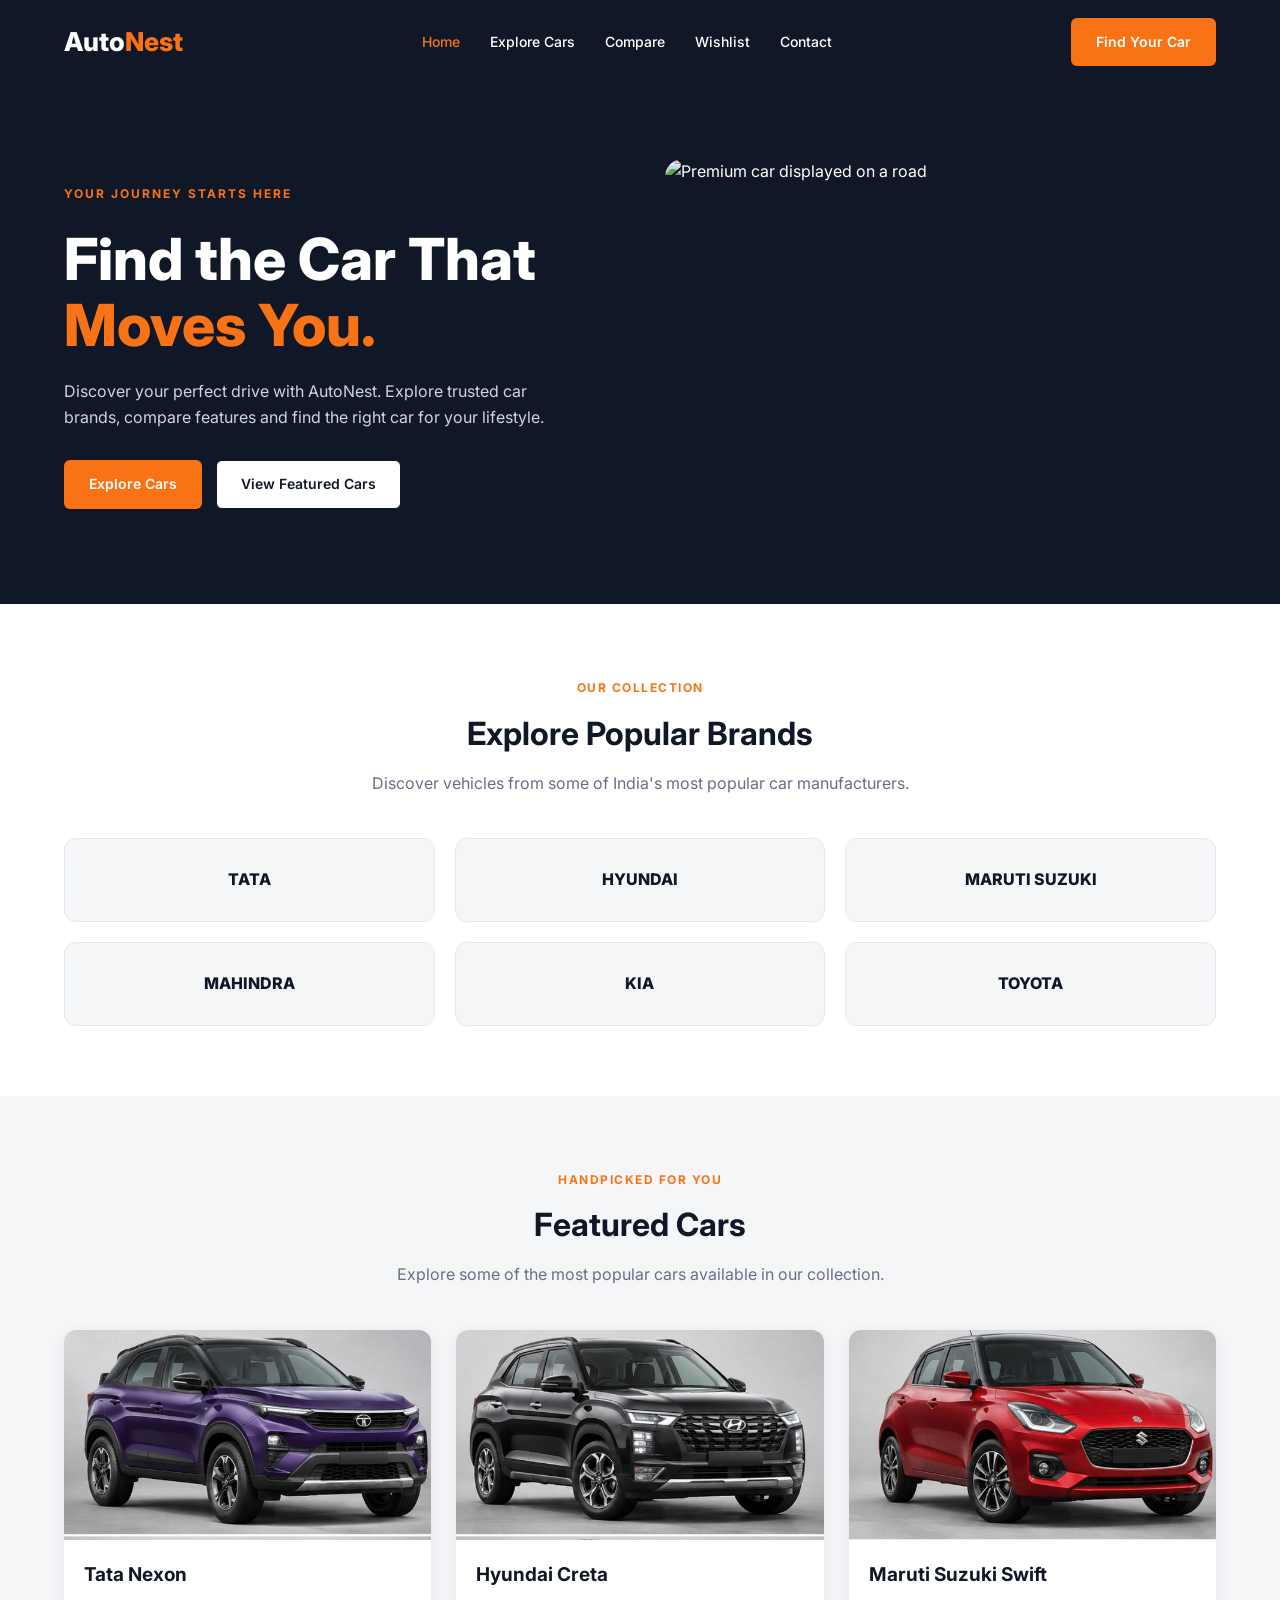
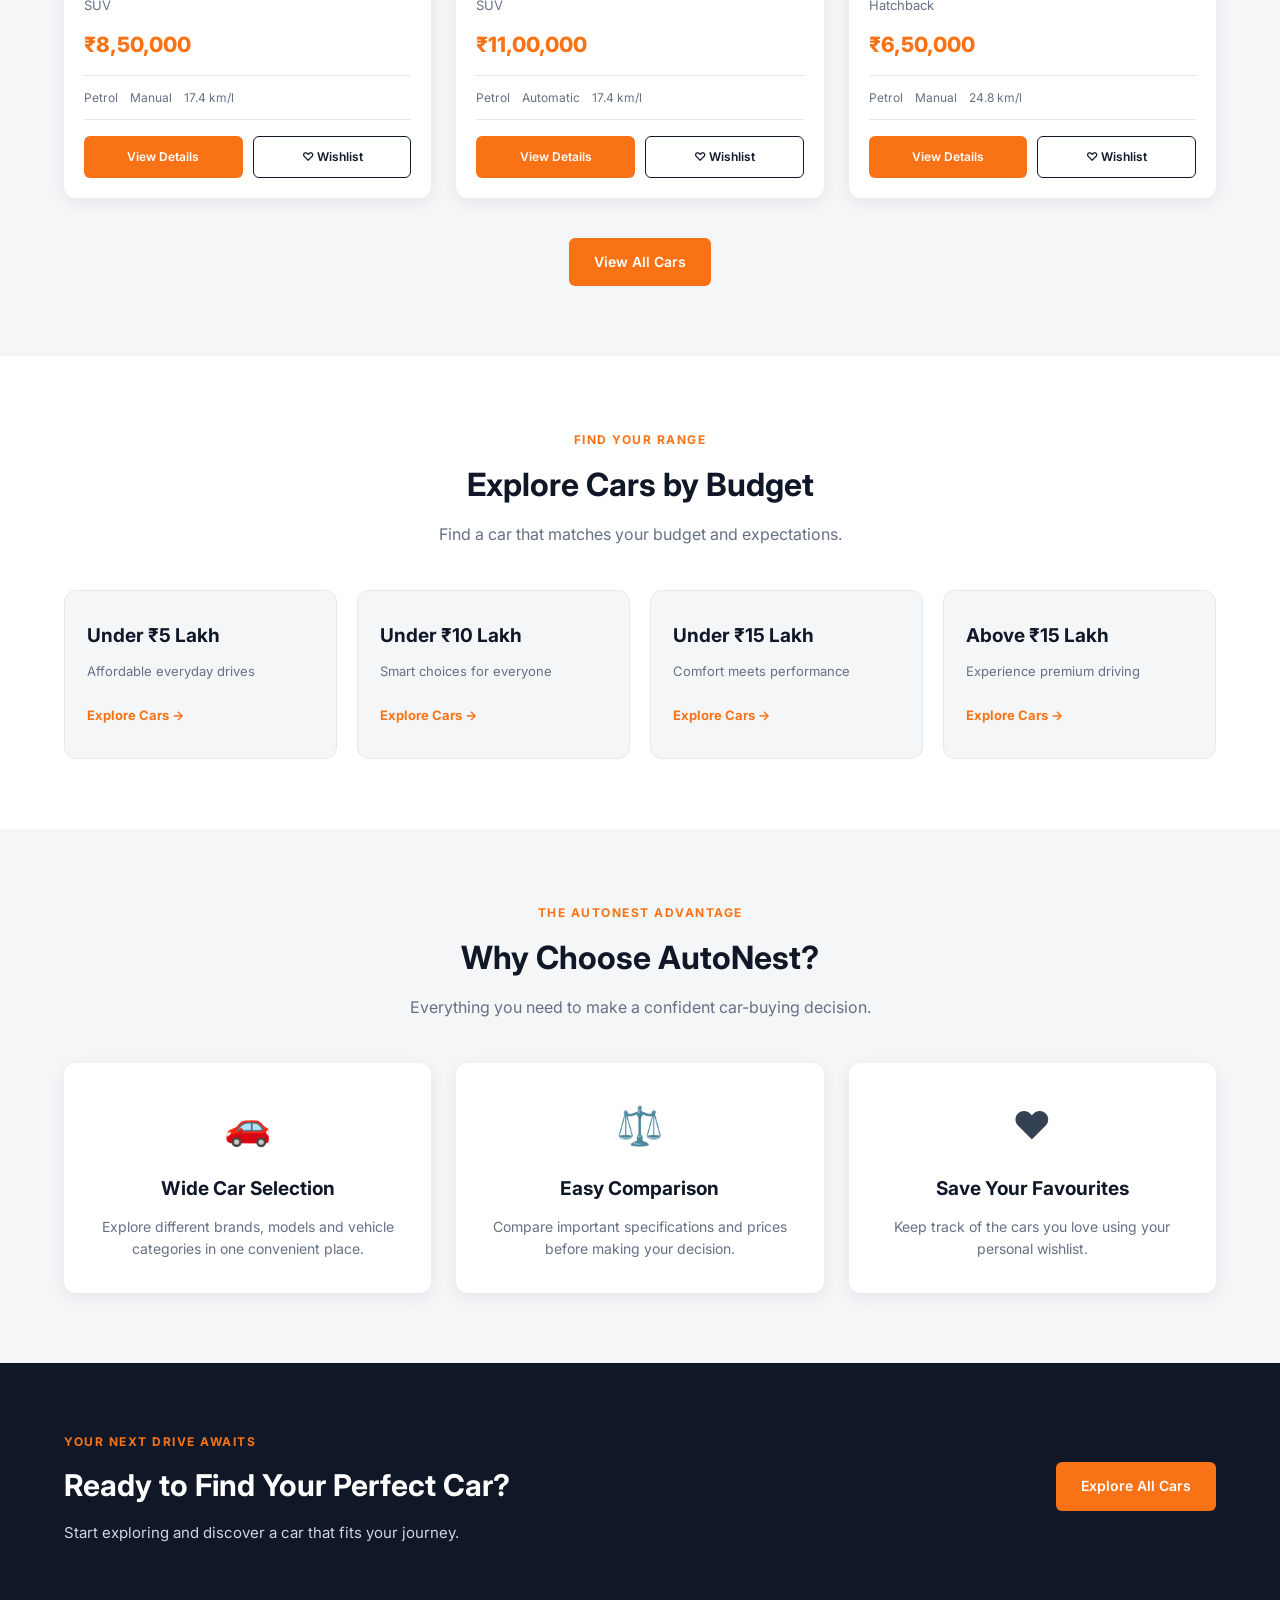
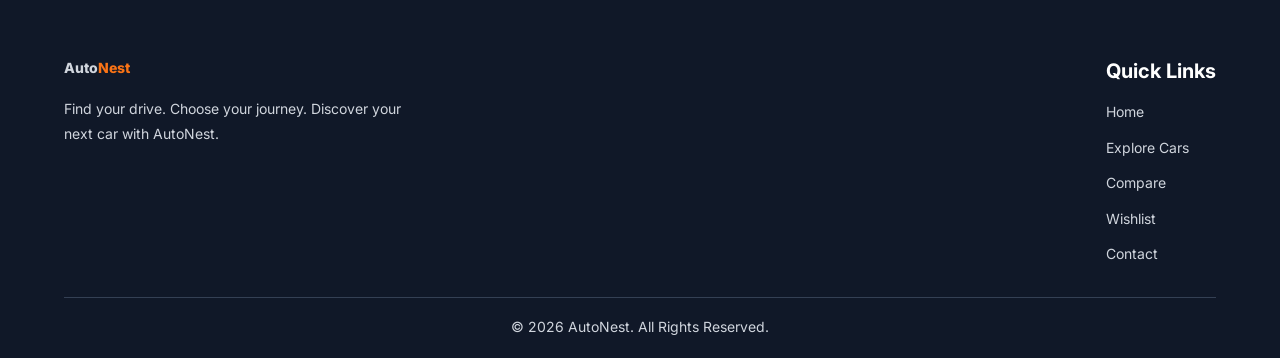
==== index.html @ 926b3a5c "Build AutoNest home page and shared components" ====
<!DOCTYPE html>
<html lang="en">

<head>
    <meta charset="UTF-8">
    <meta name="viewport" content="width=device-width, initial-scale=1.0">

    <title>AutoNest | Find Your Perfect Car</title>

    <meta name="description"
        content="Discover, explore and compare cars with AutoNest. Find your perfect car at the right price.">

    <!-- Google Fonts -->
    <link rel="preconnect" href="https://fonts.googleapis.com">
    <link rel="preconnect" href="https://fonts.gstatic.com" crossorigin>
    <link href="https://fonts.googleapis.com/css2?family=Inter:wght@400;500;600;700;800&display=swap"
        rel="stylesheet">

    <!-- Common CSS -->
    <link rel="stylesheet" href="css/style.css">

    <!-- Home Page CSS -->
    <link rel="stylesheet" href="css/home.css">
</head>

<body>

    <!-- ================= NAVBAR ================= -->

    <header class="navbar">
        <div class="navbar-container">

            <a href="index.html" class="logo">
                Auto<span>Nest</span>
            </a>

            <nav>
                <ul class="nav-links">
                    <li><a href="index.html" class="active">Home</a></li>
                    <li><a href="pages/cars.html">Explore Cars</a></li>
                    <li><a href="pages/compare.html">Compare</a></li>
                    <li><a href="pages/wishlist.html">Wishlist</a></li>
                    <li><a href="pages/contact.html">Contact</a></li>
                </ul>
            </nav>

            <a href="pages/cars.html" class="btn btn-primary">
                Find Your Car
            </a>

        </div>
    </header>


    <main>

        <!-- ================= HERO SECTION ================= -->

        <section class="hero">

            <div class="container hero-container">

                <div class="hero-content">

                    <span class="hero-label">
                        YOUR JOURNEY STARTS HERE
                    </span>

                    <h1>
                        Find the Car That
                        <span>Moves You.</span>
                    </h1>

                    <p>
                        Discover your perfect drive with AutoNest.
                        Explore trusted car brands, compare features
                        and find the right car for your lifestyle.
                    </p>

                    <div class="hero-buttons">

                        <a href="pages/cars.html" class="btn btn-primary">
                            Explore Cars
                        </a>

                        <a href="#featured" class="btn btn-secondary">
                            View Featured Cars
                        </a>

                    </div>

                </div>

                <div class="hero-image">

                    <img
                        src="https://images.unsplash.com/photo-1492144534655-ae79c964c9d7?auto=format&fit=crop&w=1200&q=85"
                        alt="Premium car displayed on a road">

                </div>

            </div>

        </section>


        <!-- ================= POPULAR BRANDS ================= -->

        <section class="section brands-section">

            <div class="container">

                <div class="section-heading">
                    <span class="section-tag">OUR COLLECTION</span>
                    <h2 class="section-title">Explore Popular Brands</h2>
                    <p class="section-description">
                        Discover vehicles from some of India's most popular car manufacturers.
                    </p>
                </div>

                <div class="brands-grid">

                    <a href="pages/cars.html?brand=Tata" class="brand-card">
                        <span>TATA</span>
                    </a>

                    <a href="pages/cars.html?brand=Hyundai" class="brand-card">
                        <span>HYUNDAI</span>
                    </a>

                    <a href="pages/cars.html?brand=Maruti%20Suzuki" class="brand-card">
                        <span>MARUTI SUZUKI</span>
                    </a>

                    <a href="pages/cars.html?brand=Mahindra" class="brand-card">
                        <span>MAHINDRA</span>
                    </a>

                    <a href="pages/cars.html?brand=Kia" class="brand-card">
                        <span>KIA</span>
                    </a>

                    <a href="pages/cars.html?brand=Toyota" class="brand-card">
                        <span>TOYOTA</span>
                    </a>

                </div>

            </div>

        </section>


        <!-- ================= FEATURED CARS ================= -->

        <section class="section featured-section" id="featured">

            <div class="container">

                <div class="section-heading">
                    <span class="section-tag">HANDPICKED FOR YOU</span>
                    <h2 class="section-title">Featured Cars</h2>
                    <p class="section-description">
                        Explore some of the most popular cars available in our collection.
                    </p>
                </div>

                <div class="cars-grid" id="featuredCars">

                    <!-- Featured car cards will be generated using JavaScript -->

                </div>

                <div class="section-action">
                    <a href="pages/cars.html" class="btn btn-primary">
                        View All Cars
                    </a>
                </div>

            </div>

        </section>


        <!-- ================= EXPLORE BY BUDGET ================= -->

        <section class="section budget-section">

            <div class="container">

                <div class="section-heading">
                    <span class="section-tag">FIND YOUR RANGE</span>
                    <h2 class="section-title">Explore Cars by Budget</h2>
                    <p class="section-description">
                        Find a car that matches your budget and expectations.
                    </p>
                </div>

                <div class="budget-grid">

                    <a href="pages/cars.html?maxPrice=500000" class="budget-card">
                        <h3>Under ₹5 Lakh</h3>
                        <p>Affordable everyday drives</p>
                        <span>Explore Cars →</span>
                    </a>

                    <a href="pages/cars.html?maxPrice=1000000" class="budget-card">
                        <h3>Under ₹10 Lakh</h3>
                        <p>Smart choices for everyone</p>
                        <span>Explore Cars →</span>
                    </a>

                    <a href="pages/cars.html?maxPrice=1500000" class="budget-card">
                        <h3>Under ₹15 Lakh</h3>
                        <p>Comfort meets performance</p>
                        <span>Explore Cars →</span>
                    </a>

                    <a href="pages/cars.html?minPrice=1500000" class="budget-card">
                        <h3>Above ₹15 Lakh</h3>
                        <p>Experience premium driving</p>
                        <span>Explore Cars →</span>
                    </a>

                </div>

            </div>

        </section>


        <!-- ================= WHY CHOOSE US ================= -->

        <section class="section why-section">

            <div class="container">

                <div class="section-heading">
                    <span class="section-tag">THE AUTONEST ADVANTAGE</span>
                    <h2 class="section-title">Why Choose AutoNest?</h2>
                    <p class="section-description">
                        Everything you need to make a confident car-buying decision.
                    </p>
                </div>

                <div class="features-grid">

                    <div class="feature-card">
                        <div class="feature-icon">🚗</div>
                        <h3>Wide Car Selection</h3>
                        <p>
                            Explore different brands, models and vehicle categories
                            in one convenient place.
                        </p>
                    </div>

                    <div class="feature-card">
                        <div class="feature-icon">⚖️</div>
                        <h3>Easy Comparison</h3>
                        <p>
                            Compare important specifications and prices
                            before making your decision.
                        </p>
                    </div>

                    <div class="feature-card">
                        <div class="feature-icon">❤️</div>
                        <h3>Save Your Favourites</h3>
                        <p>
                            Keep track of the cars you love using
                            your personal wishlist.
                        </p>
                    </div>

                </div>

            </div>

        </section>


        <!-- ================= CALL TO ACTION ================= -->

        <section class="cta-section">

            <div class="container cta-container">

                <div>
                    <span class="section-tag">YOUR NEXT DRIVE AWAITS</span>

                    <h2>Ready to Find Your Perfect Car?</h2>

                    <p>
                        Start exploring and discover a car that fits your journey.
                    </p>
                </div>

                <a href="pages/cars.html" class="btn btn-primary">
                    Explore All Cars
                </a>

            </div>

        </section>

    </main>


    <!-- ================= FOOTER ================= -->

    <footer class="footer">

        <div class="footer-container">

            <div class="footer-brand">

                <a href="index.html" class="logo">
                    Auto<span>Nest</span>
                </a>

                <p>
                    Find your drive. Choose your journey.
                    Discover your next car with AutoNest.
                </p>

            </div>

            <div class="footer-links">

                <h3>Quick Links</h3>

                <ul>
                    <li><a href="index.html">Home</a></li>
                    <li><a href="pages/cars.html">Explore Cars</a></li>
                    <li><a href="pages/compare.html">Compare</a></li>
                    <li><a href="pages/wishlist.html">Wishlist</a></li>
                    <li><a href="pages/contact.html">Contact</a></li>
                </ul>

            </div>

        </div>

        <div class="footer-bottom">
            <p>
                © 2026 AutoNest. All Rights Reserved.
            </p>
        </div>

    </footer>


    <!-- ================= JAVASCRIPT ================= -->

    <script src="js/data.js"></script>
    <script src="js/main.js"></script>

</body>

</html>
---- css/style.css ----
/* ========================================
   AUTONEST - GLOBAL DESIGN SYSTEM
   ======================================== */

/* 1. CSS VARIABLES */
:root {
    --primary: #101828;
    --accent: #F97316;
    --white: #FFFFFF;
    --background: #F5F6F8;
    --text: #344054;
    --success: #16A34A;
    --border: #E4E7EC;
    --muted: #667085;

    --font-primary: 'Inter', sans-serif;

    --container-width: 1200px;

    --radius-sm: 6px;
    --radius-md: 12px;
    --radius-lg: 18px;

    --shadow: 0 4px 16px rgba(16, 24, 40, 0.08);
    --transition: 0.3s ease;
}

/* 2. GOOGLE FONT */
@import url('https://fonts.googleapis.com/css2?family=Inter:wght@400;500;600;700;800&display=swap');

/* 3. RESET */
* {
    margin: 0;
    padding: 0;
    box-sizing: border-box;
}

html {
    scroll-behavior: smooth;
}

body {
    font-family: var(--font-primary);
    background: var(--background);
    color: var(--text);
    line-height: 1.6;
}

img {
    max-width: 100%;
    display: block;
}

a {
    text-decoration: none;
    color: inherit;
}

button,
input,
select,
textarea {
    font: inherit;
}

button {
    cursor: pointer;
}

ul {
    list-style: none;
}

/* 4. COMMON CONTAINER */
.container {
    width: 90%;
    max-width: var(--container-width);
    margin: 0 auto;
}

/* 5. COMMON SECTION */
.section {
    padding: 70px 0;
}

.section-title {
    color: var(--primary);
    font-size: 32px;
    font-weight: 700;
    margin-bottom: 12px;
}

.section-description {
    color: var(--muted);
    font-size: 16px;
    margin-bottom: 32px;
}

/* 6. NAVBAR */
.navbar {
    background: var(--primary);
    color: var(--white);
    padding: 18px 0;
}

.navbar-container {
    width: 90%;
    max-width: var(--container-width);
    margin: 0 auto;

    display: flex;
    align-items: center;
    justify-content: space-between;
    gap: 24px;
}

.logo {
    color: var(--white);
    font-size: 26px;
    font-weight: 800;
}

.logo span {
    color: var(--accent);
}

.nav-links {
    display: flex;
    align-items: center;
    gap: 30px;
}

.nav-links a {
    color: var(--white);
    font-size: 14px;
    font-weight: 500;
    transition: var(--transition);
}

.nav-links a:hover,
.nav-links a.active {
    color: var(--accent);
}

/* 7. COMMON BUTTONS */
.btn {
    display: inline-flex;
    justify-content: center;
    align-items: center;
    gap: 8px;

    padding: 12px 24px;
    border: 1px solid transparent;
    border-radius: var(--radius-sm);

    font-size: 14px;
    font-weight: 600;

    transition: var(--transition);
}

.btn-primary {
    background: var(--accent);
    color: var(--white);
}

.btn-primary:hover {
    background: #EA580C;
    transform: translateY(-2px);
}

.btn-secondary {
    background: var(--white);
    color: var(--primary);
    border-color: var(--primary);
}

.btn-secondary:hover {
    background: var(--primary);
    color: var(--white);
}

/* 8. COMMON CARDS */
.card {
    background: var(--white);
    border-radius: var(--radius-md);
    box-shadow: var(--shadow);
    overflow: hidden;
    transition: var(--transition);
}

.card:hover {
    transform: translateY(-5px);
    box-shadow: 0 8px 24px rgba(16, 24, 40, 0.12);
}

/* 9. COMMON INPUTS */
.form-control {
    width: 100%;
    padding: 13px 15px;

    border: 1px solid var(--border);
    border-radius: var(--radius-sm);

    background: var(--white);
    color: var(--primary);
    outline: none;
}

.form-control:focus {
    border-color: var(--accent);
    box-shadow: 0 0 0 3px rgba(249, 115, 22, 0.12);
}

/* 10. FOOTER */
.footer {
    background: var(--primary);
    color: var(--white);
    padding: 45px 0 20px;
}

.footer-container {
    width: 90%;
    max-width: var(--container-width);
    margin: 0 auto;

    display: flex;
    justify-content: space-between;
    flex-wrap: wrap;
    gap: 30px;
}

.footer h3 {
    font-size: 20px;
    margin-bottom: 12px;
}

.footer p,
.footer a {
    color: #D0D5DD;
    font-size: 14px;
}

.footer a:hover {
    color: var(--accent);
}

.footer-bottom {
    width: 90%;
    max-width: var(--container-width);
    margin: 30px auto 0;
    padding-top: 18px;

    border-top: 1px solid #344054;
    text-align: center;
    color: #D0D5DD;
    font-size: 13px;
}

/* 11. RESPONSIVE DESIGN */
@media (max-width: 768px) {
    .section {
        padding: 45px 0;
    }

    .section-title {
        font-size: 26px;
    }

    .navbar-container {
        flex-direction: column;
    }

    .nav-links {
        justify-content: center;
        flex-wrap: wrap;
        gap: 15px;
    }

    .footer-container {
        flex-direction: column;
    }
}

@media (max-width: 480px) {
    .container {
        width: 92%;
    }

    .section-title {
        font-size: 23px;
    }

    .btn {
        padding: 10px 18px;
    }

    .logo {
        font-size: 23px;
    }
}
---- css/home.css ----
/* ========================================
   AUTONEST - HOME PAGE STYLES
   ======================================== */

/* 1. SECTION HEADING */

.section-heading {
    text-align: center;
    margin-bottom: 42px;
}

.section-tag {
    display: inline-block;
    color: var(--accent);
    font-size: 12px;
    font-weight: 700;
    letter-spacing: 1.5px;
    margin-bottom: 10px;
}


/* 2. HERO SECTION */

.hero {
    background: var(--primary);
    color: var(--white);
    padding: 75px 0;
    overflow: hidden;
}

.hero-container {
    display: grid;
    grid-template-columns: 1fr 1fr;
    align-items: center;
    gap: 50px;
}

.hero-label {
    color: var(--accent);
    font-size: 12px;
    font-weight: 700;
    letter-spacing: 2px;
}

.hero-content h1 {
    font-size: clamp(38px, 5vw, 58px);
    line-height: 1.15;
    font-weight: 800;
    margin: 20px 0;
}

.hero-content h1 span {
    color: var(--accent);
}

.hero-content p {
    color: #D0D5DD;
    font-size: 16px;
    max-width: 500px;
    margin-bottom: 30px;
}

.hero-buttons {
    display: flex;
    flex-wrap: wrap;
    gap: 14px;
}

.hero-image img {
    width: 100%;
    height: 370px;
    object-fit: cover;
    border-radius: var(--radius-lg);
}


/* 3. POPULAR BRANDS */

.brands-section {
    background: var(--white);
}

.brands-grid {
    display: grid;
    grid-template-columns: repeat(3, 1fr);
    gap: 20px;
}

.brand-card {
    background: var(--background);
    border: 1px solid var(--border);
    border-radius: var(--radius-md);
    padding: 28px 15px;
    text-align: center;
    font-size: 16px;
    font-weight: 800;
    color: var(--primary);
    transition: var(--transition);
}

.brand-card:hover {
    background: var(--primary);
    color: var(--white);
    transform: translateY(-5px);
}


/* 4. FEATURED CARS */

.featured-section {
    background: var(--background);
}

.cars-grid {
    display: grid;
    grid-template-columns: repeat(3, 1fr);
    gap: 25px;
}

.car-card {
    background: var(--white);
    border-radius: var(--radius-md);
    overflow: hidden;
    box-shadow: var(--shadow);
    transition: var(--transition);
}

.car-card:hover {
    transform: translateY(-6px);
}

.car-card-image {
    height: 210px;
    position: relative;
    overflow: hidden;
}

.car-card-image img {
    width: 100%;
    height: 100%;
    object-fit: cover;
    transition: var(--transition);
}

.car-card:hover .car-card-image img {
    transform: scale(1.05);
}

.car-card-content {
    padding: 20px;
}

.car-card-content h3 {
    color: var(--primary);
    font-size: 19px;
    margin-bottom: 5px;
}

.car-brand {
    color: var(--muted);
    font-size: 13px;
    margin-bottom: 12px;
}

.car-price {
    color: var(--accent);
    font-size: 21px;
    font-weight: 800;
    margin-bottom: 14px;
}

.car-specs {
    display: flex;
    flex-wrap: wrap;
    gap: 12px;
    padding: 12px 0;
    border-top: 1px solid var(--border);
    border-bottom: 1px solid var(--border);
    color: var(--muted);
    font-size: 12px;
}

.car-card-actions {
    display: flex;
    gap: 10px;
    margin-top: 16px;
}

.car-card-actions .btn {
    flex: 1;
    padding: 10px;
    font-size: 12px;
}

.section-action {
    text-align: center;
    margin-top: 40px;
}


/* 5. BUDGET SECTION */

.budget-section {
    background: var(--white);
}

.budget-grid {
    display: grid;
    grid-template-columns: repeat(4, 1fr);
    gap: 20px;
}

.budget-card {
    padding: 30px 22px;
    background: var(--background);
    border: 1px solid var(--border);
    border-radius: var(--radius-md);
    transition: var(--transition);
}

.budget-card:hover {
    background: var(--primary);
    transform: translateY(-5px);
}

.budget-card h3 {
    color: var(--primary);
    font-size: 19px;
    margin-bottom: 10px;
}

.budget-card p {
    color: var(--muted);
    font-size: 13px;
    margin-bottom: 20px;
}

.budget-card span {
    color: var(--accent);
    font-size: 13px;
    font-weight: 700;
}

.budget-card:hover h3,
.budget-card:hover p {
    color: var(--white);
}


/* 6. WHY CHOOSE AUTONEST */

.why-section {
    background: var(--background);
}

.features-grid {
    display: grid;
    grid-template-columns: repeat(3, 1fr);
    gap: 25px;
}

.feature-card {
    background: var(--white);
    padding: 32px 25px;
    border-radius: var(--radius-md);
    box-shadow: var(--shadow);
    text-align: center;
    transition: var(--transition);
}

.feature-card:hover {
    transform: translateY(-5px);
}

.feature-icon {
    font-size: 38px;
    margin-bottom: 18px;
}

.feature-card h3 {
    color: var(--primary);
    font-size: 19px;
    margin-bottom: 12px;
}

.feature-card p {
    color: var(--muted);
    font-size: 14px;
}


/* 7. CALL TO ACTION */

.cta-section {
    background: var(--primary);
    padding: 65px 0;
    color: var(--white);
}

.cta-container {
    display: flex;
    justify-content: space-between;
    align-items: center;
    gap: 30px;
}

.cta-container h2 {
    font-size: 30px;
    margin-bottom: 12px;
}

.cta-container p {
    color: #D0D5DD;
    font-size: 15px;
}


/* 8. FOOTER */

.footer-brand {
    max-width: 350px;
}

.footer-brand p {
    margin-top: 15px;
    line-height: 1.8;
}

.footer-links h3 {
    color: var(--white);
}

.footer-links ul {
    display: grid;
    gap: 10px;
}


/* 9. RESPONSIVE DESIGN */

@media (max-width: 992px) {

    .hero-container {
        grid-template-columns: 1fr;
        gap: 35px;
    }

    .hero-image img {
        height: 320px;
    }

    .budget-grid {
        grid-template-columns: repeat(2, 1fr);
    }

    .cars-grid {
        grid-template-columns: repeat(2, 1fr);
    }

}

@media (max-width: 768px) {

    .hero {
        padding: 55px 0;
    }

    .brands-grid {
        grid-template-columns: repeat(2, 1fr);
    }

    .features-grid {
        grid-template-columns: 1fr;
    }

    .cta-container {
        flex-direction: column;
        align-items: flex-start;
    }

}

@media (max-width: 520px) {

    .hero-content h1 {
        font-size: 38px;
    }

    .hero-image img {
        height: 230px;
    }

    .cars-grid {
        grid-template-columns: 1fr;
    }

    .budget-grid {
        grid-template-columns: 1fr;
    }

    .hero-buttons {
        flex-direction: column;
    }

    .hero-buttons .btn {
        width: 100%;
    }

    .car-card-actions {
        flex-direction: column;
    }

}
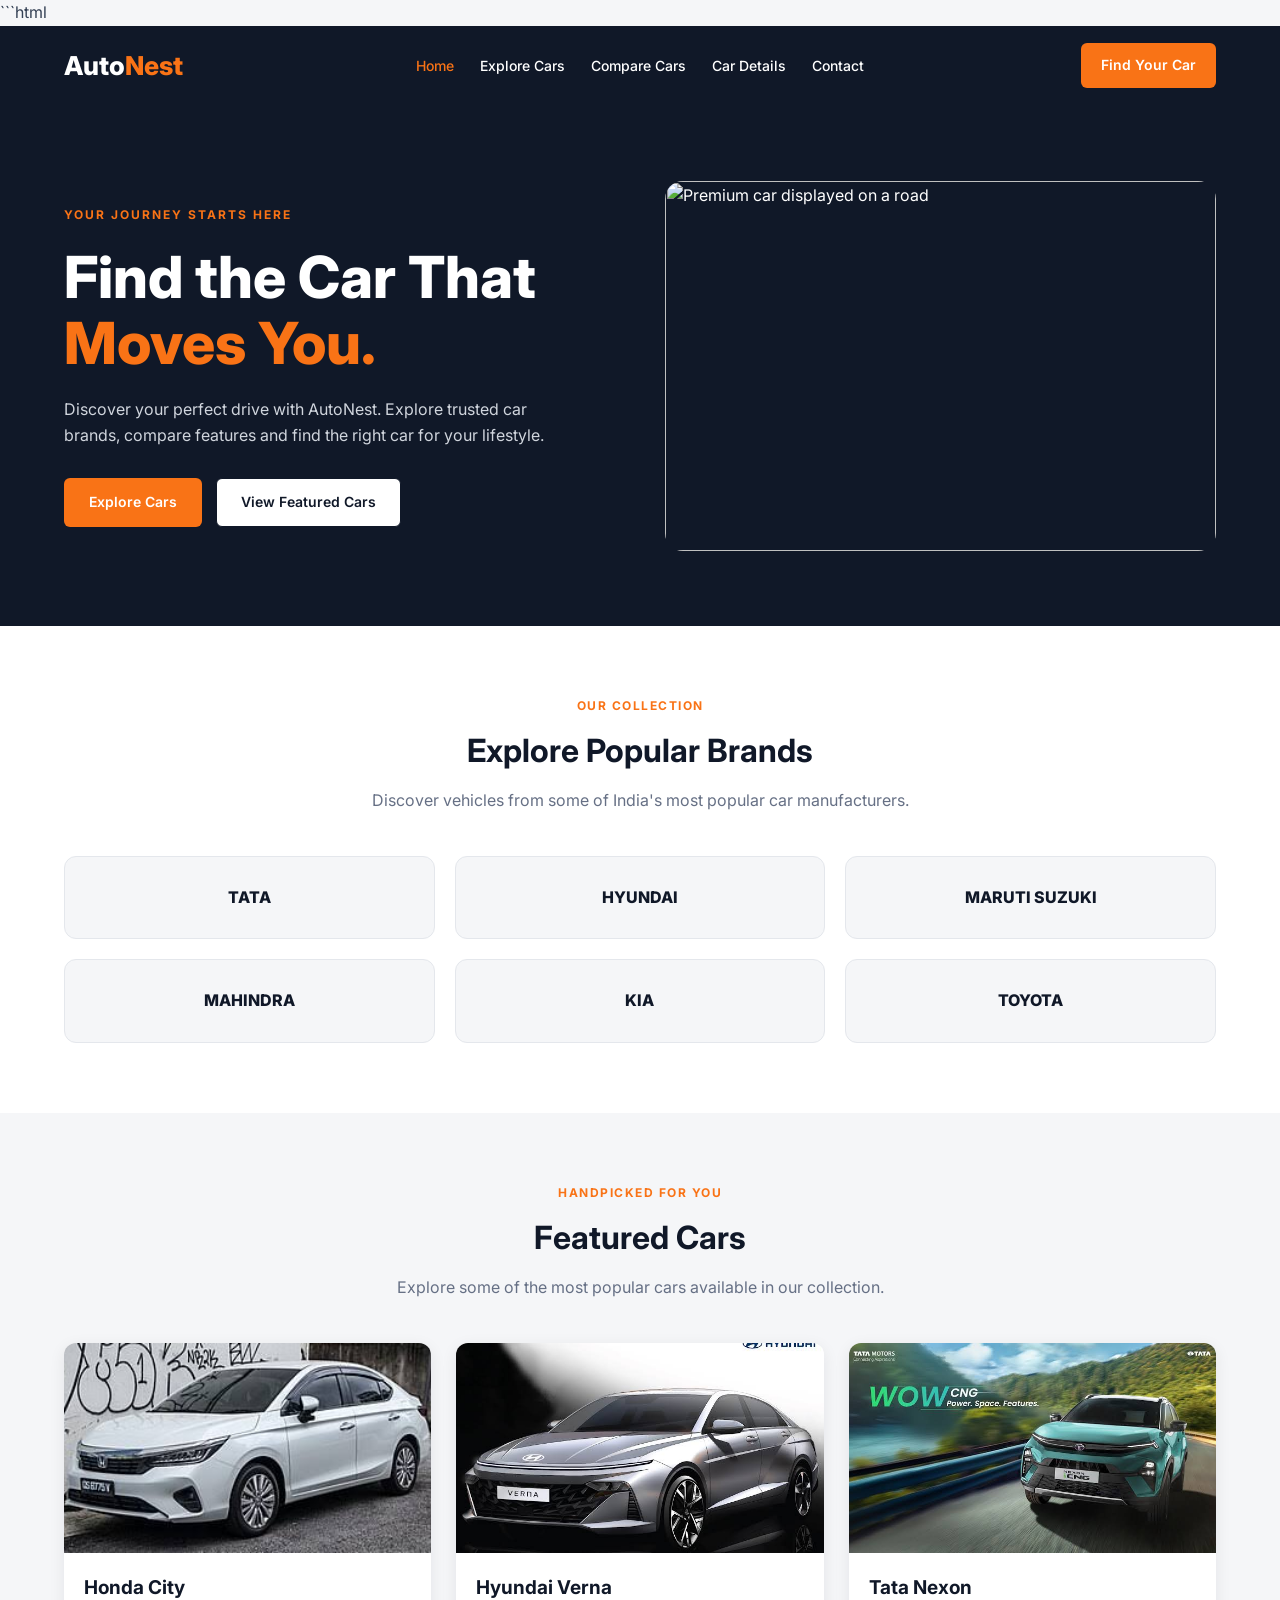
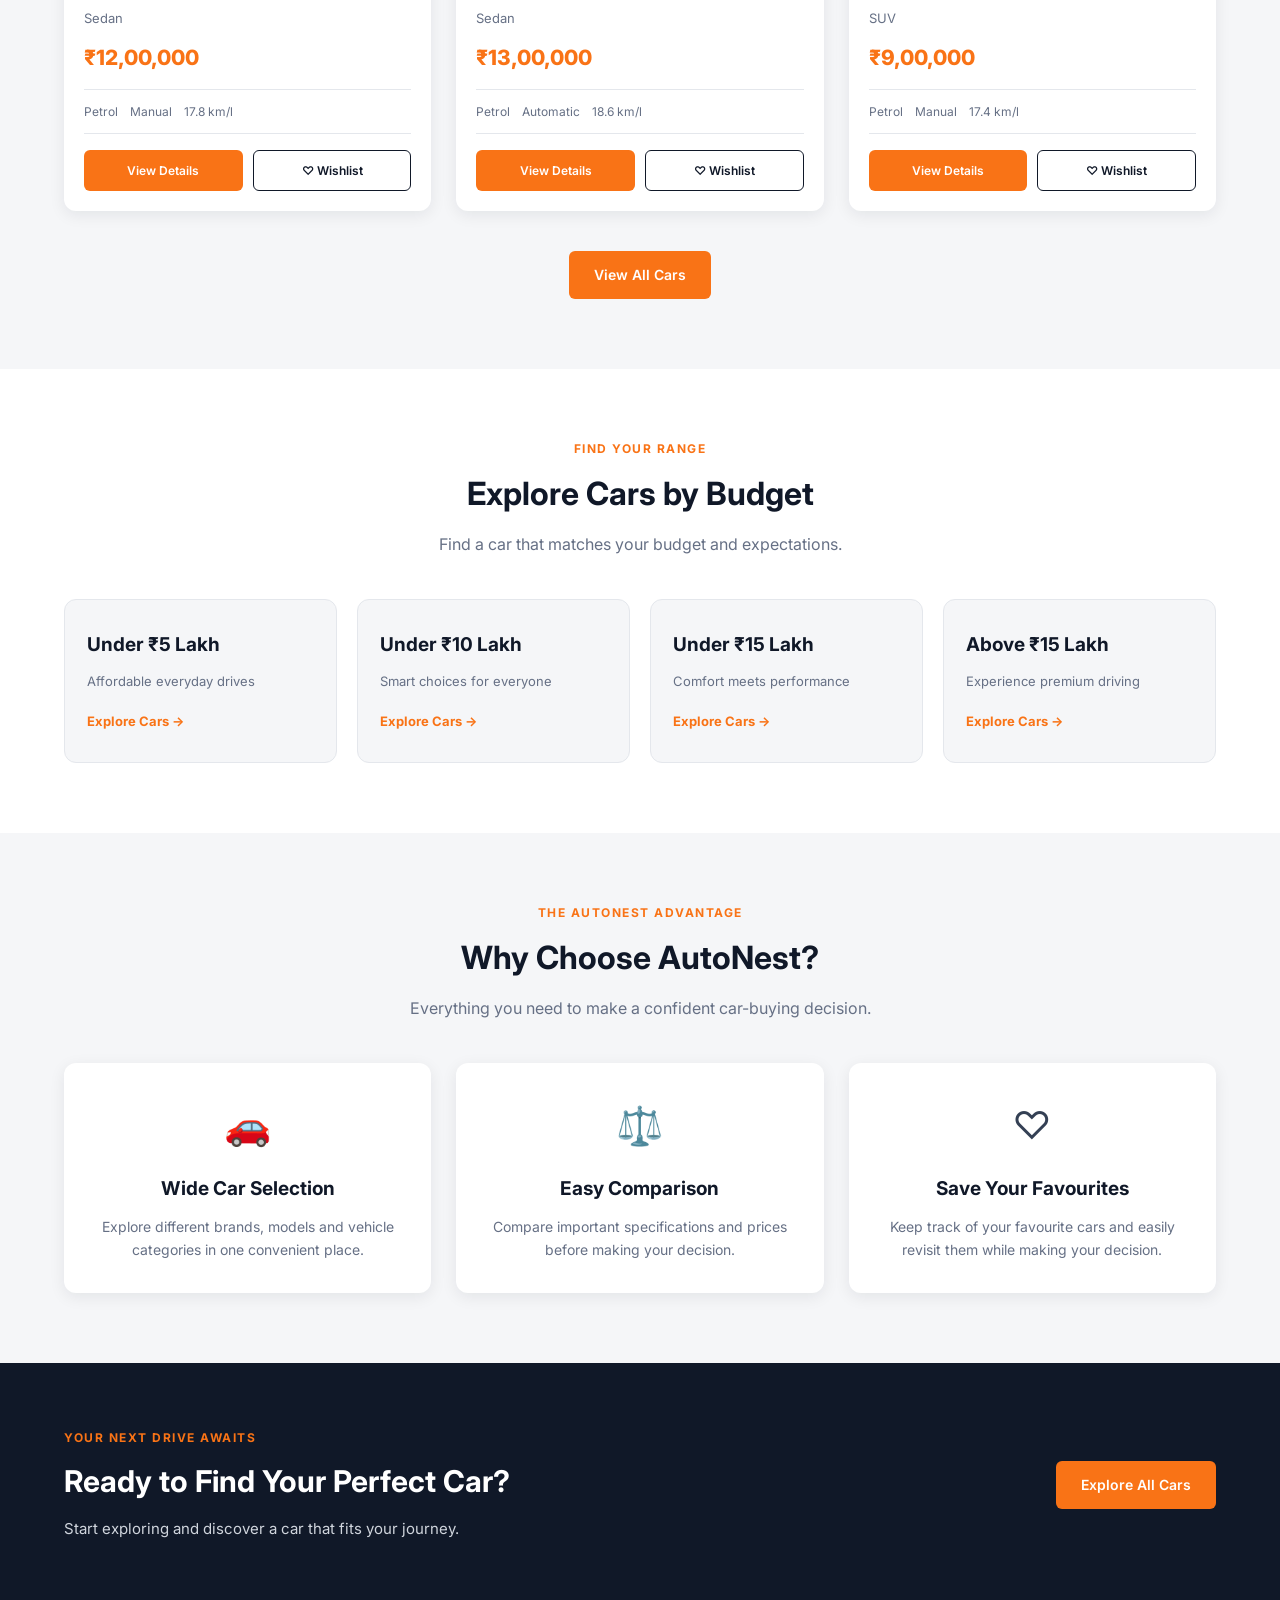
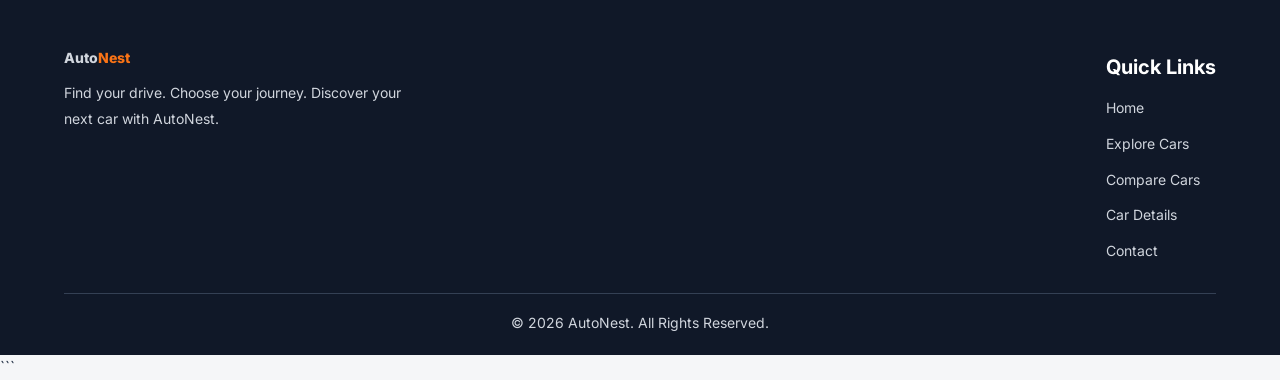
==== commit 89c6b19b: "Finalize AutoNest website and fix navigation" ====
--- a/index.html
+++ b/index.html
@@ -1,4 +1,4 @@
-
+```html
 <!DOCTYPE html>
 <html lang="en">
 
@@ -39,8 +39,8 @@
                 <ul class="nav-links">
                     <li><a href="index.html" class="active">Home</a></li>
                     <li><a href="pages/cars.html">Explore Cars</a></li>
-                    <li><a href="pages/compare.html">Compare</a></li>
-                    <li><a href="pages/wishlist.html">Wishlist</a></li>
+                    <li><a href="pages/compare.html">Compare Cars</a></li>
+                    <li><a href="pages/car-details.html">Car Details</a></li>
                     <li><a href="pages/contact.html">Contact</a></li>
                 </ul>
             </nav>
@@ -52,6 +52,8 @@
         </div>
     </header>
 
+
+    <!-- ================= MAIN CONTENT ================= -->
 
     <main>
 
@@ -246,31 +248,51 @@
 
                 <div class="features-grid">
 
+                    <!-- FEATURE 1 -->
+
                     <div class="feature-card">
+
                         <div class="feature-icon">🚗</div>
+
                         <h3>Wide Car Selection</h3>
+
                         <p>
                             Explore different brands, models and vehicle categories
                             in one convenient place.
                         </p>
+
                     </div>
 
+
+                    <!-- FEATURE 2 -->
+
                     <div class="feature-card">
+
                         <div class="feature-icon">⚖️</div>
+
                         <h3>Easy Comparison</h3>
+
                         <p>
                             Compare important specifications and prices
                             before making your decision.
                         </p>
+
                     </div>
 
+
+                    <!-- FEATURE 3 -->
+
                     <div class="feature-card">
-                        <div class="feature-icon">❤️</div>
+
+                        <div class="feature-icon">♡</div>
+
                         <h3>Save Your Favourites</h3>
+
                         <p>
-                            Keep track of the cars you love using
-                            your personal wishlist.
+                            Keep track of your favourite cars and
+                            easily revisit them while making your decision.
                         </p>
+
                     </div>
 
                 </div>
@@ -333,8 +355,8 @@
                 <ul>
                     <li><a href="index.html">Home</a></li>
                     <li><a href="pages/cars.html">Explore Cars</a></li>
-                    <li><a href="pages/compare.html">Compare</a></li>
-                    <li><a href="pages/wishlist.html">Wishlist</a></li>
+                    <li><a href="pages/compare.html">Compare Cars</a></li>
+                    <li><a href="pages/car-details.html">Car Details</a></li>
                     <li><a href="pages/contact.html">Contact</a></li>
                 </ul>
 
@@ -359,3 +381,4 @@
 </body>
 
 </html>
+```
--- a/css/style.css
+++ b/css/style.css
@@ -1,9 +1,11 @@
 
 /* ========================================
    AUTONEST - GLOBAL DESIGN SYSTEM
-   ======================================== */
+======================================== */
+
 
 /* 1. CSS VARIABLES */
+
 :root {
     --primary: #101828;
     --accent: #F97316;
@@ -26,10 +28,9 @@
     --transition: 0.3s ease;
 }
 
-/* 2. GOOGLE FONT */
-@import url('https://fonts.googleapis.com/css2?family=Inter:wght@400;500;600;700;800&display=swap');
-
-/* 3. RESET */
+
+/* 2. RESET */
+
 * {
     margin: 0;
     padding: 0;
@@ -72,14 +73,18 @@
     list-style: none;
 }
 
-/* 4. COMMON CONTAINER */
+
+/* 3. COMMON CONTAINER */
+
 .container {
     width: 90%;
     max-width: var(--container-width);
     margin: 0 auto;
 }
 
-/* 5. COMMON SECTION */
+
+/* 4. COMMON SECTION */
+
 .section {
     padding: 70px 0;
 }
@@ -97,44 +102,68 @@
     margin-bottom: 32px;
 }
 
-/* 6. NAVBAR */
+
+/* ========================================
+   5. NAVBAR - CONSISTENT ACROSS ALL PAGES
+======================================== */
+
 .navbar {
     background: var(--primary);
     color: var(--white);
-    padding: 18px 0;
+    width: 100%;
+    padding: 0;
+    min-height: 80px;
+    display: flex;
+    align-items: center;
 }
 
 .navbar-container {
     width: 90%;
     max-width: var(--container-width);
+    min-height: 80px;
     margin: 0 auto;
 
-    display: flex;
+    display: grid;
+    grid-template-columns: 1fr auto 1fr;
     align-items: center;
-    justify-content: space-between;
-    gap: 24px;
-}
+
+    gap: 20px;
+}
+
+
+/* LOGO */
 
 .logo {
     color: var(--white);
     font-size: 26px;
     font-weight: 800;
+    white-space: nowrap;
+    justify-self: start;
+    line-height: 1;
 }
 
 .logo span {
     color: var(--accent);
 }
+
+
+/* NAVIGATION LINKS */
 
 .nav-links {
     display: flex;
     align-items: center;
-    gap: 30px;
+    justify-content: center;
+
+    gap: 26px;
+    white-space: nowrap;
 }
 
 .nav-links a {
     color: var(--white);
     font-size: 14px;
     font-weight: 500;
+    line-height: 1;
+
     transition: var(--transition);
 }
 
@@ -143,7 +172,51 @@
     color: var(--accent);
 }
 
-/* 7. COMMON BUTTONS */
+
+/* FIND YOUR CAR BUTTON */
+
+.navbar-container > .btn,
+.navbar-container > .nav-button {
+    justify-self: end;
+    white-space: nowrap;
+
+    display: inline-flex;
+    align-items: center;
+    justify-content: center;
+
+    padding: 11px 20px;
+    min-height: 42px;
+
+    background: var(--accent);
+    color: var(--white);
+
+    border: none;
+    border-radius: var(--radius-sm);
+
+    font-size: 14px;
+    font-weight: 600;
+
+    transition: var(--transition);
+}
+
+.navbar-container > .btn:hover,
+.navbar-container > .nav-button:hover {
+    background: #EA580C;
+    transform: translateY(-2px);
+}
+
+
+/* MOBILE MENU BUTTON */
+
+.menu-toggle {
+    display: none;
+}
+
+
+/* ========================================
+   6. COMMON BUTTONS
+======================================== */
+
 .btn {
     display: inline-flex;
     justify-content: center;
@@ -151,6 +224,7 @@
     gap: 8px;
 
     padding: 12px 24px;
+
     border: 1px solid transparent;
     border-radius: var(--radius-sm);
 
@@ -181,7 +255,11 @@
     color: var(--white);
 }
 
-/* 8. COMMON CARDS */
+
+/* ========================================
+   7. COMMON CARDS
+======================================== */
+
 .card {
     background: var(--white);
     border-radius: var(--radius-md);
@@ -195,7 +273,11 @@
     box-shadow: 0 8px 24px rgba(16, 24, 40, 0.12);
 }
 
-/* 9. COMMON INPUTS */
+
+/* ========================================
+   8. COMMON INPUTS
+======================================== */
+
 .form-control {
     width: 100%;
     padding: 13px 15px;
@@ -213,7 +295,11 @@
     box-shadow: 0 0 0 3px rgba(249, 115, 22, 0.12);
 }
 
-/* 10. FOOTER */
+
+/* ========================================
+   9. FOOTER
+======================================== */
+
 .footer {
     background: var(--primary);
     color: var(--white);
@@ -258,8 +344,50 @@
     font-size: 13px;
 }
 
-/* 11. RESPONSIVE DESIGN */
+
+/* ========================================
+   10. RESPONSIVE DESIGN
+======================================== */
+
+
+/* TABLETS */
+
+@media (max-width: 1000px) {
+
+    .navbar {
+        min-height: auto;
+    }
+
+    .navbar-container {
+        grid-template-columns: 1fr auto;
+        min-height: 80px;
+        gap: 20px;
+    }
+
+    .navbar-container nav {
+        grid-column: 1 / -1;
+        grid-row: 2;
+    }
+
+    .nav-links {
+        flex-wrap: wrap;
+        gap: 20px;
+        padding-bottom: 15px;
+    }
+
+    .navbar-container > .btn,
+    .navbar-container > .nav-button {
+        grid-column: 2;
+        grid-row: 1;
+    }
+
+}
+
+
+/* MOBILE */
+
 @media (max-width: 768px) {
+
     .section {
         padding: 45px 0;
     }
@@ -269,21 +397,46 @@
     }
 
     .navbar-container {
+        display: flex;
         flex-direction: column;
+        align-items: center;
+        justify-content: center;
+
+        gap: 18px;
+        padding: 20px 0;
+    }
+
+    .logo {
+        font-size: 26px;
     }
 
     .nav-links {
         justify-content: center;
         flex-wrap: wrap;
-        gap: 15px;
+        gap: 15px 20px;
+        padding: 0;
+    }
+
+    .nav-links a {
+        font-size: 14px;
+    }
+
+    .navbar-container > .btn,
+    .navbar-container > .nav-button {
+        justify-self: auto;
     }
 
     .footer-container {
         flex-direction: column;
     }
-}
+
+}
+
+
+/* SMALL MOBILE */
 
 @media (max-width: 480px) {
+
     .container {
         width: 92%;
     }
@@ -299,4 +452,13 @@
     .logo {
         font-size: 23px;
     }
-}
+
+    .nav-links {
+        gap: 12px 15px;
+    }
+
+    .nav-links a {
+        font-size: 13px;
+    }
+
+}
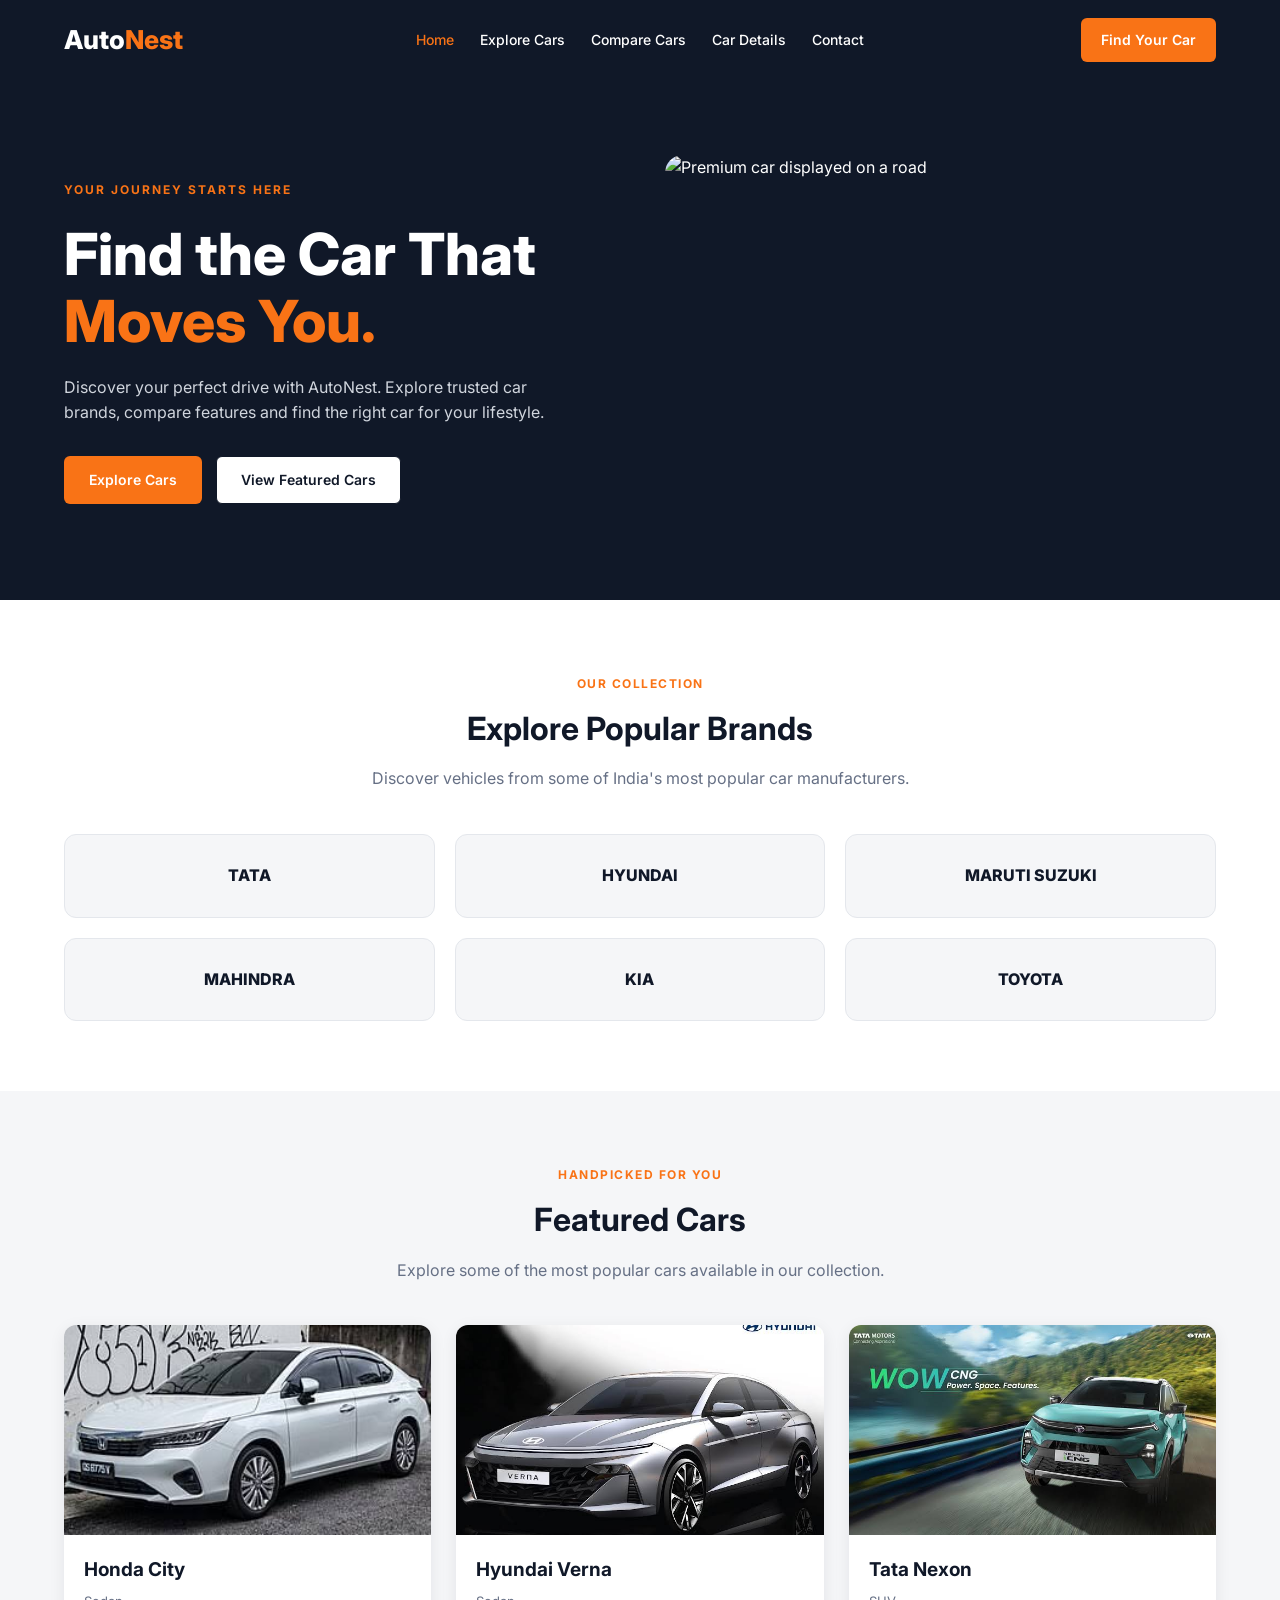
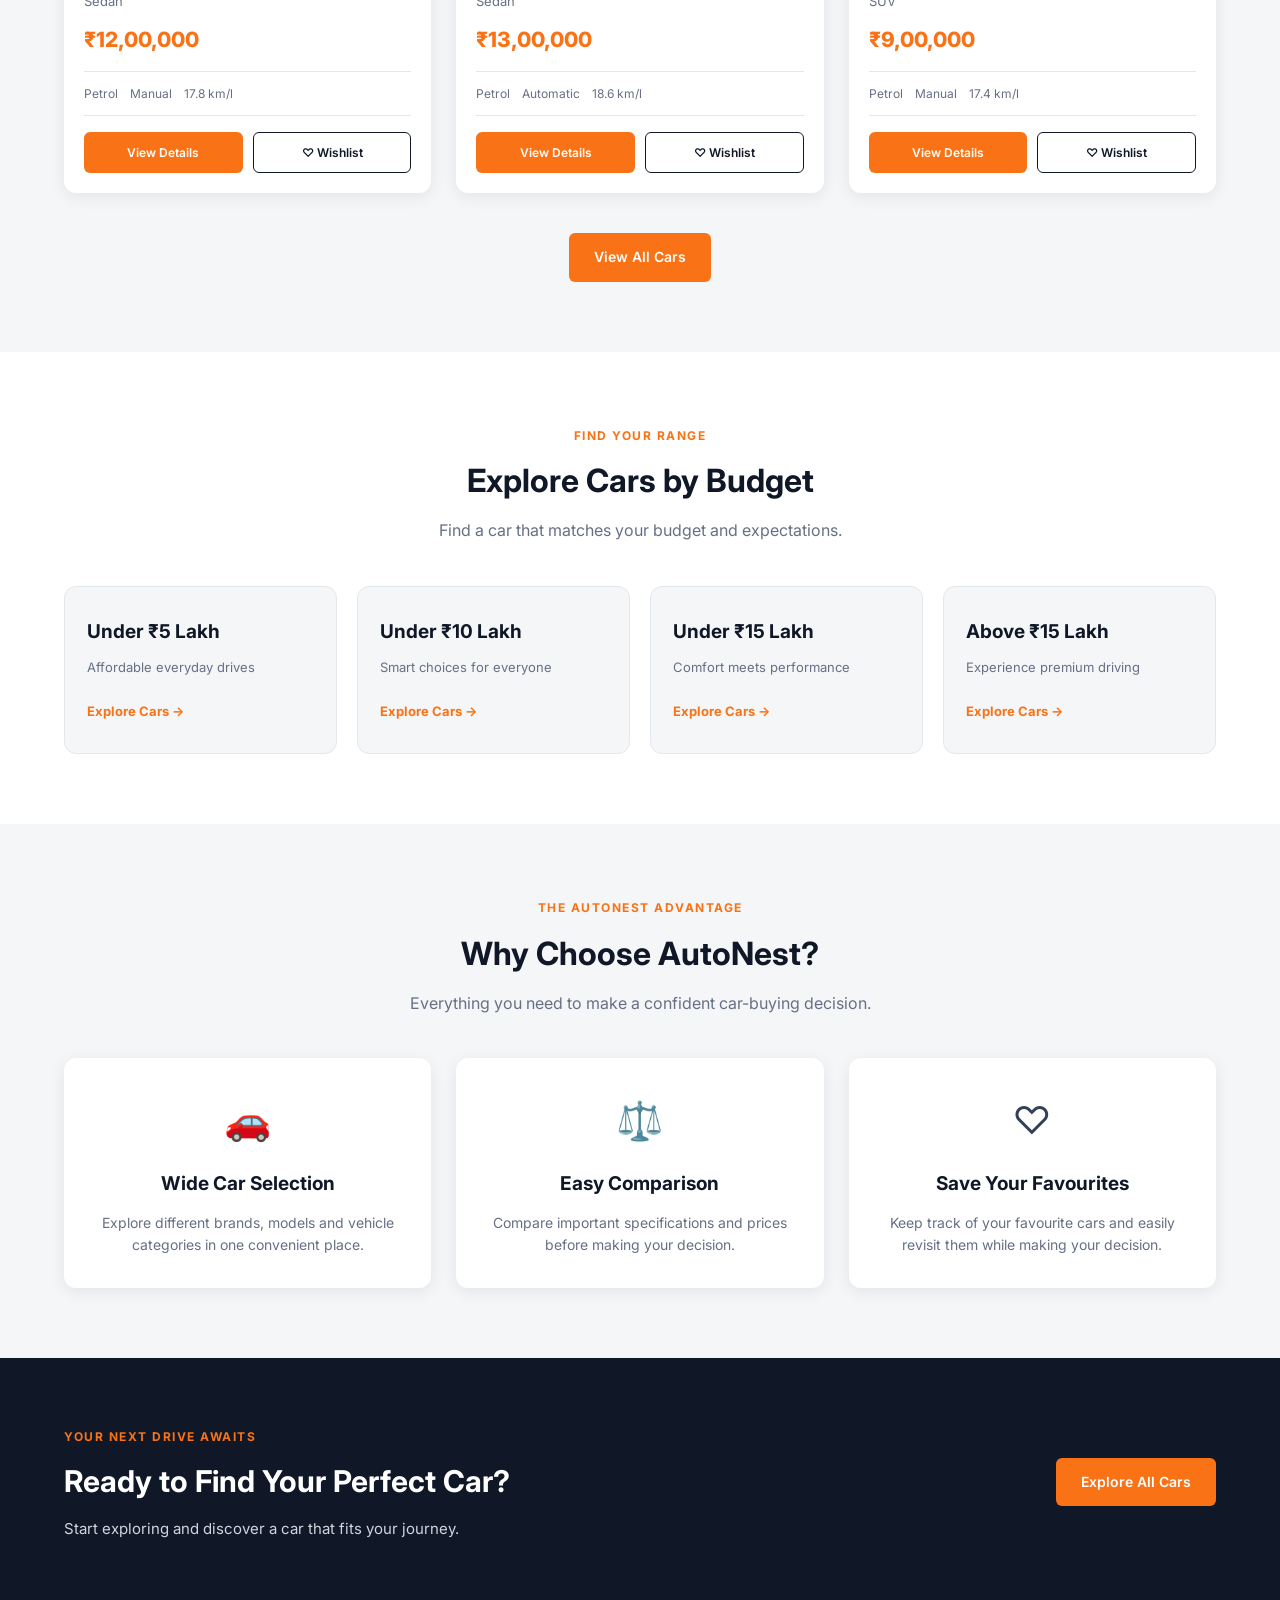
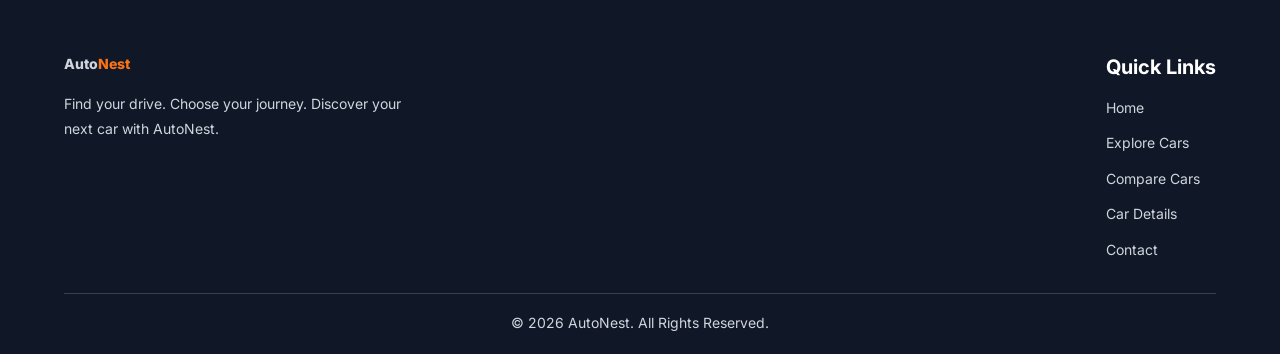
==== commit 66e27297: "Update website" ====
--- a/index.html
+++ b/index.html
@@ -1,4 +1,3 @@
-```html
 <!DOCTYPE html>
 <html lang="en">
 
@@ -380,5 +379,4 @@
 
 </body>
 
-</html>
-```+</html>
